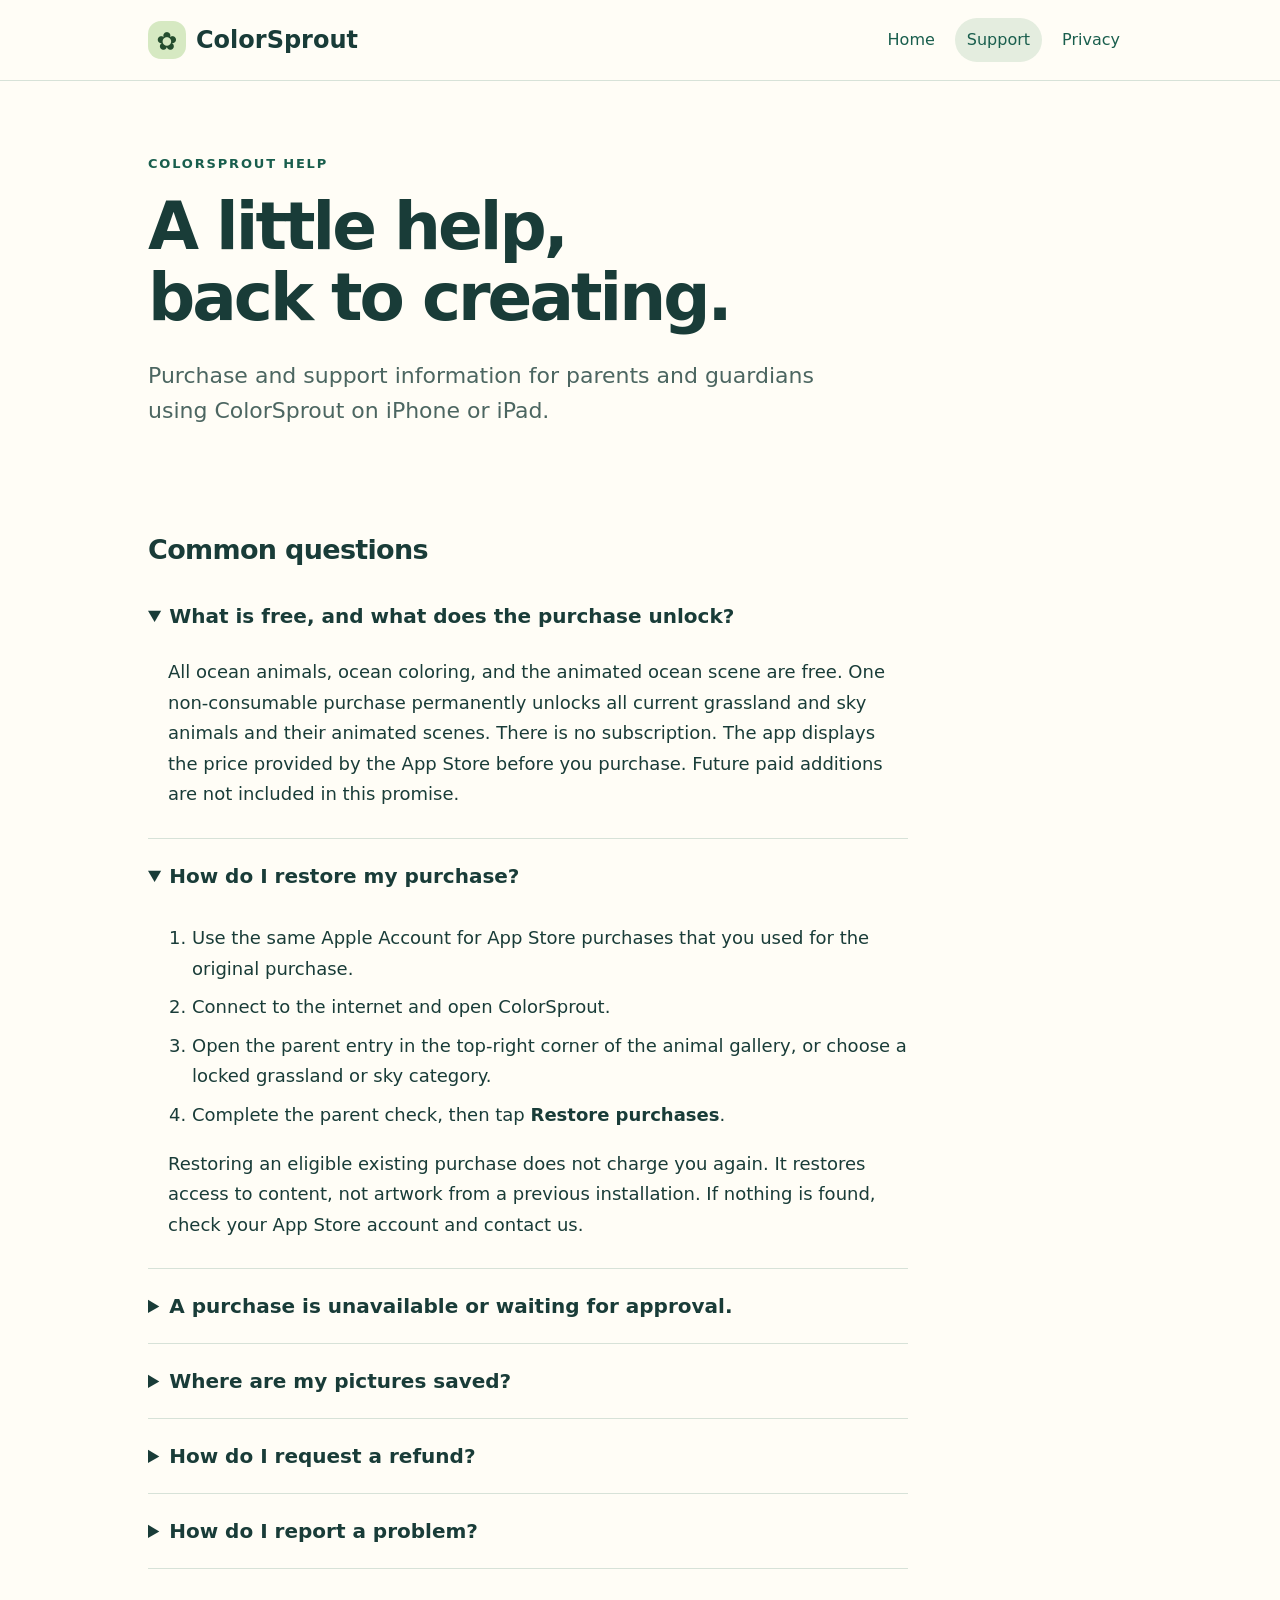
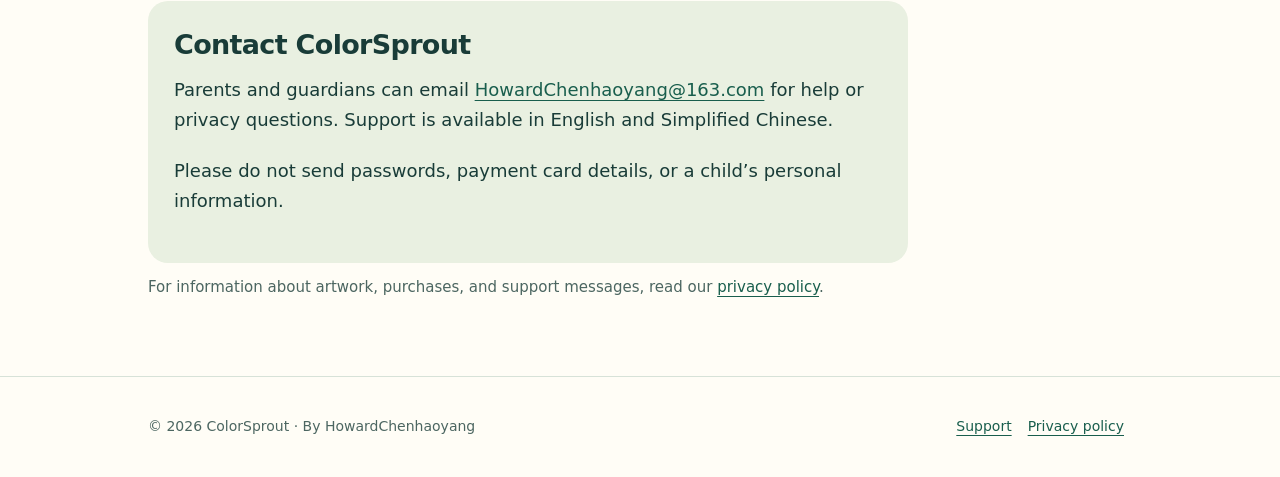
==== support.html @ 2c581616 "Add ColorSprout privacy policy and support website" ====
<!doctype html>
<html lang="en"><head><meta charset="utf-8"><meta name="viewport" content="width=device-width, initial-scale=1"><meta name="description" content="Get help with ColorSprout artwork, purchases, and restoring your grassland and sky unlock."><meta name="theme-color" content="#fffdf6"><title>Support · ColorSprout</title><link rel="stylesheet" href="styles.css"></head>
<body><a class="skip" href="#main">Skip to content</a><header><div class="wrap header-inner"><a class="brand" href="index.html"><span class="mark" aria-hidden="true">✿</span>ColorSprout</a><nav aria-label="Main navigation"><a href="index.html">Home</a><a href="support.html" aria-current="page">Support</a><a href="privacy.html">Privacy</a></nav></div></header><main class="wrap" id="main"><section class="hero"><p class="eyebrow">ColorSprout help</p><h1>A little help,<br>back to creating.</h1><p class="lead">Purchase and support information for parents and guardians using ColorSprout on iPhone or iPad.</p></section><div class="article"><h2>Common questions</h2><details open><summary>What is free, and what does the purchase unlock?</summary><p>All ocean animals, ocean coloring, and the animated ocean scene are free. One non-consumable purchase permanently unlocks all current grassland and sky animals and their animated scenes. There is no subscription. The app displays the price provided by the App Store before you purchase. Future paid additions are not included in this promise.</p></details><details open><summary>How do I restore my purchase?</summary><ol><li>Use the same Apple Account for App Store purchases that you used for the original purchase.</li><li>Connect to the internet and open ColorSprout.</li><li>Open the parent entry in the top-right corner of the animal gallery, or choose a locked grassland or sky category.</li><li>Complete the parent check, then tap <strong>Restore purchases</strong>.</li></ol><p>Restoring an eligible existing purchase does not charge you again. It restores access to content, not artwork from a previous installation. If nothing is found, check your App Store account and contact us.</p></details><details><summary>A purchase is unavailable or waiting for approval.</summary><p>Check your connection and App Store purchase restrictions, then try again from the parent area. A purchase awaiting payment or parental approval will unlock content after confirmation. You can continue using all ocean content while you wait.</p></details><details><summary>Where are my pictures saved?</summary><p>Completed artwork is saved in the app’s storage on your device. ColorSprout does not provide an account or its own cloud synchronization. Apple device backups may include app data depending on your settings.</p><p>Deleting the app removes its local artwork. Offloading the app is different and may retain app data. Restoring a purchase does not recover deleted drawings. Please contact us before reinstalling to troubleshoot a problem.</p></details><details><summary>How do I request a refund?</summary><p>Apple handles App Store payments and refund requests. Visit <a href="https://reportaproblem.apple.com/">Apple’s Report a Problem website</a> using the account that made the purchase. Apple decides refund eligibility. If Apple revokes a purchase, paid content may become locked again; saved artwork is not deleted by that change.</p></details><details><summary>How do I report a problem?</summary><p>Email us with your device model, iOS or iPadOS version, app version, and the steps that led to the problem. A screenshot can help, but remove personal information first. Do not include a child’s name, photograph, or other personal details.</p></details><section class="contact" id="contact"><h2>Contact ColorSprout</h2><p>Parents and guardians can email <a href="mailto:HowardChenhaoyang@163.com">HowardChenhaoyang@163.com</a> for help or privacy questions. Support is available in English and Simplified Chinese.</p><p>Please do not send passwords, payment card details, or a child’s personal information.</p></section><p class="date">For information about artwork, purchases, and support messages, read our <a href="privacy.html">privacy policy</a>.</p></div></main><footer><div class="wrap footer-inner"><p>© 2026 ColorSprout · By HowardChenhaoyang</p><div><a href="support.html">Support</a><a href="privacy.html">Privacy policy</a></div></div></footer></body></html>
---- styles.css ----
:root{color-scheme:light;--ink:#193c38;--muted:#4c6661;--paper:#fffdf6;--green:#195e4d;--line:#d7e2d8}
*{box-sizing:border-box}html{scroll-behavior:smooth}body{margin:0;background:var(--paper);color:var(--ink);font:18px/1.7 ui-sans-serif,system-ui,-apple-system,BlinkMacSystemFont,"Segoe UI",sans-serif}a{color:var(--green);text-underline-offset:4px;overflow-wrap:anywhere}a:hover{text-decoration-thickness:2px}a:focus-visible,summary:focus-visible{outline:3px solid #ae441e;outline-offset:5px;border-radius:4px}.skip{position:absolute;top:-100px;left:16px;padding:12px;background:white;z-index:3}.skip:focus{top:12px}.wrap{max-width:1040px;margin:auto;padding:0 28px}header{border-bottom:1px solid var(--line)}.header-inner{display:flex;align-items:center;justify-content:space-between;gap:20px;padding-top:18px;padding-bottom:18px}.brand{display:inline-flex;align-items:center;gap:10px;color:var(--ink);font-size:24px;font-weight:800;text-decoration:none;min-height:44px}.mark{display:grid;place-items:center;width:38px;height:38px;border-radius:13px;background:#d6e9c2;color:#244d2e;font-size:25px}nav{display:flex;flex-wrap:wrap;gap:8px}nav a{padding:8px 12px;min-height:44px;font-size:16px;text-decoration:none}nav a[aria-current=page]{background:#e4eddf;border-radius:30px}.hero{padding:72px 0 44px;max-width:820px}.eyebrow{text-transform:uppercase;letter-spacing:.14em;font-size:13px;font-weight:750;color:var(--green);margin:0 0 16px}h1{font-size:clamp(36px,7vw,66px);line-height:1.08;letter-spacing:-.045em;margin:0 0 24px;font-weight:800}h2{font-size:27px;line-height:1.3;letter-spacing:-.025em;margin:38px 0 12px}h3{font-size:21px;margin:0 0 10px}.lead{font-size:22px;line-height:1.6;color:var(--muted);max-width:720px}.date{font-size:15px;color:var(--muted)}.intro{background:#e9f0e1;border:1px solid #d8e5cc;border-radius:22px;padding:24px 28px;margin:0 0 32px}.intro p{margin:0}.cards{display:grid;grid-template-columns:1fr 1fr;gap:24px;margin-bottom:48px}.card{border:1px solid var(--line);border-radius:24px;padding:30px;background:#fff}.card:nth-child(2){background:#fff0e4}.card p{color:var(--muted)}.button{display:inline-flex;align-items:center;justify-content:center;min-height:48px;padding:10px 20px;border-radius:32px;background:var(--green);color:white;text-decoration:none;font-weight:650;max-width:100%}.article{max-width:760px;padding-bottom:56px}.article p{margin:12px 0 20px}.article li{margin:8px 0}.article ul,.article ol{padding-left:24px}.contact{padding:26px;background:#e9f0e1;border-radius:20px;margin-top:32px;overflow-wrap:anywhere}.contact h2{margin-top:0}details{border-bottom:1px solid var(--line);padding:8px 0}summary{cursor:pointer;font-size:20px;font-weight:650;min-height:52px;padding:12px 0}details p,details ol{margin-left:20px!important}footer{border-top:1px solid var(--line);padding:28px 0;color:var(--muted);font-size:14px}.footer-inner{display:flex;flex-wrap:wrap;justify-content:space-between;gap:12px}footer a{display:inline-block;min-height:44px;padding:10px 8px}footer p{margin:10px 0}@media(max-width:560px){.wrap{padding:0 20px}.header-inner{align-items:flex-start;flex-direction:column;gap:4px;padding-top:16px;padding-bottom:12px}.hero{padding:44px 0 24px}.cards{grid-template-columns:1fr;gap:16px}.card{padding:24px}.lead{font-size:20px}h2{font-size:24px}.intro{padding:20px}nav a{padding-left:0;padding-right:18px}nav a[aria-current=page]{padding-left:14px}.button{font-size:16px}}@media(prefers-reduced-motion:reduce){html{scroll-behavior:auto}}
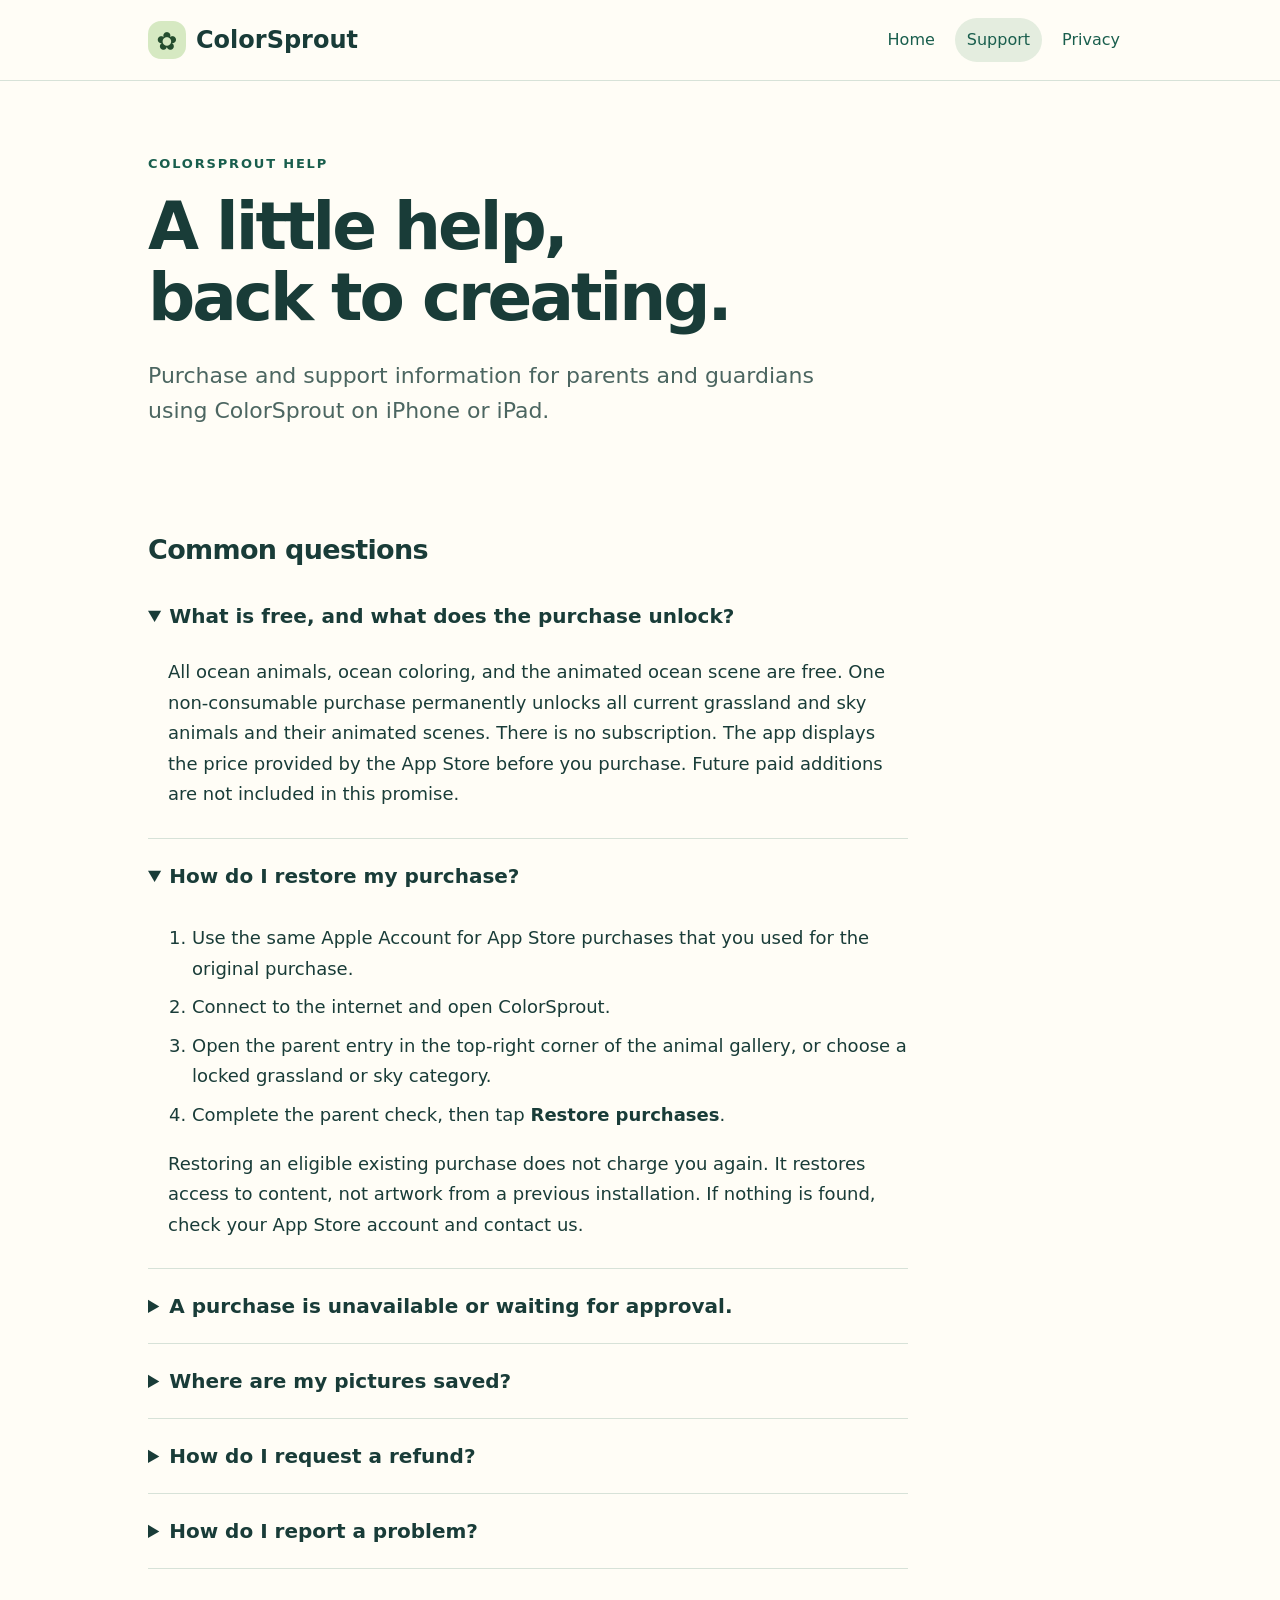
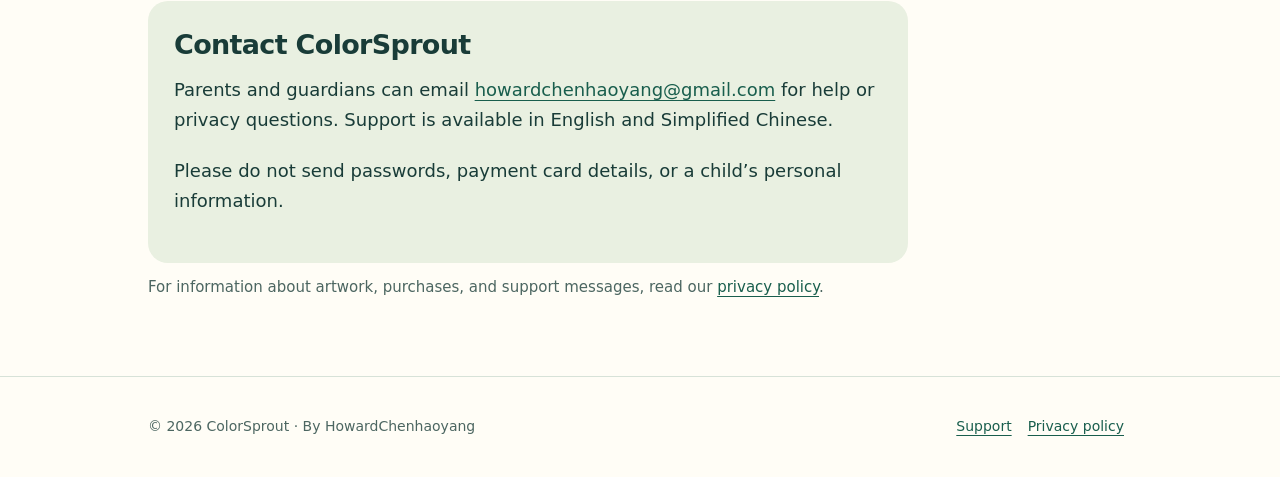
==== commit f52e9b5e: "Update public support and privacy contact email" ====
--- a/support.html
+++ b/support.html
@@ -1,3 +1,3 @@
 <!doctype html>
 <html lang="en"><head><meta charset="utf-8"><meta name="viewport" content="width=device-width, initial-scale=1"><meta name="description" content="Get help with ColorSprout artwork, purchases, and restoring your grassland and sky unlock."><meta name="theme-color" content="#fffdf6"><title>Support · ColorSprout</title><link rel="stylesheet" href="styles.css"></head>
-<body><a class="skip" href="#main">Skip to content</a><header><div class="wrap header-inner"><a class="brand" href="index.html"><span class="mark" aria-hidden="true">✿</span>ColorSprout</a><nav aria-label="Main navigation"><a href="index.html">Home</a><a href="support.html" aria-current="page">Support</a><a href="privacy.html">Privacy</a></nav></div></header><main class="wrap" id="main"><section class="hero"><p class="eyebrow">ColorSprout help</p><h1>A little help,<br>back to creating.</h1><p class="lead">Purchase and support information for parents and guardians using ColorSprout on iPhone or iPad.</p></section><div class="article"><h2>Common questions</h2><details open><summary>What is free, and what does the purchase unlock?</summary><p>All ocean animals, ocean coloring, and the animated ocean scene are free. One non-consumable purchase permanently unlocks all current grassland and sky animals and their animated scenes. There is no subscription. The app displays the price provided by the App Store before you purchase. Future paid additions are not included in this promise.</p></details><details open><summary>How do I restore my purchase?</summary><ol><li>Use the same Apple Account for App Store purchases that you used for the original purchase.</li><li>Connect to the internet and open ColorSprout.</li><li>Open the parent entry in the top-right corner of the animal gallery, or choose a locked grassland or sky category.</li><li>Complete the parent check, then tap <strong>Restore purchases</strong>.</li></ol><p>Restoring an eligible existing purchase does not charge you again. It restores access to content, not artwork from a previous installation. If nothing is found, check your App Store account and contact us.</p></details><details><summary>A purchase is unavailable or waiting for approval.</summary><p>Check your connection and App Store purchase restrictions, then try again from the parent area. A purchase awaiting payment or parental approval will unlock content after confirmation. You can continue using all ocean content while you wait.</p></details><details><summary>Where are my pictures saved?</summary><p>Completed artwork is saved in the app’s storage on your device. ColorSprout does not provide an account or its own cloud synchronization. Apple device backups may include app data depending on your settings.</p><p>Deleting the app removes its local artwork. Offloading the app is different and may retain app data. Restoring a purchase does not recover deleted drawings. Please contact us before reinstalling to troubleshoot a problem.</p></details><details><summary>How do I request a refund?</summary><p>Apple handles App Store payments and refund requests. Visit <a href="https://reportaproblem.apple.com/">Apple’s Report a Problem website</a> using the account that made the purchase. Apple decides refund eligibility. If Apple revokes a purchase, paid content may become locked again; saved artwork is not deleted by that change.</p></details><details><summary>How do I report a problem?</summary><p>Email us with your device model, iOS or iPadOS version, app version, and the steps that led to the problem. A screenshot can help, but remove personal information first. Do not include a child’s name, photograph, or other personal details.</p></details><section class="contact" id="contact"><h2>Contact ColorSprout</h2><p>Parents and guardians can email <a href="mailto:HowardChenhaoyang@163.com">HowardChenhaoyang@163.com</a> for help or privacy questions. Support is available in English and Simplified Chinese.</p><p>Please do not send passwords, payment card details, or a child’s personal information.</p></section><p class="date">For information about artwork, purchases, and support messages, read our <a href="privacy.html">privacy policy</a>.</p></div></main><footer><div class="wrap footer-inner"><p>© 2026 ColorSprout · By HowardChenhaoyang</p><div><a href="support.html">Support</a><a href="privacy.html">Privacy policy</a></div></div></footer></body></html>
+<body><a class="skip" href="#main">Skip to content</a><header><div class="wrap header-inner"><a class="brand" href="index.html"><span class="mark" aria-hidden="true">✿</span>ColorSprout</a><nav aria-label="Main navigation"><a href="index.html">Home</a><a href="support.html" aria-current="page">Support</a><a href="privacy.html">Privacy</a></nav></div></header><main class="wrap" id="main"><section class="hero"><p class="eyebrow">ColorSprout help</p><h1>A little help,<br>back to creating.</h1><p class="lead">Purchase and support information for parents and guardians using ColorSprout on iPhone or iPad.</p></section><div class="article"><h2>Common questions</h2><details open><summary>What is free, and what does the purchase unlock?</summary><p>All ocean animals, ocean coloring, and the animated ocean scene are free. One non-consumable purchase permanently unlocks all current grassland and sky animals and their animated scenes. There is no subscription. The app displays the price provided by the App Store before you purchase. Future paid additions are not included in this promise.</p></details><details open><summary>How do I restore my purchase?</summary><ol><li>Use the same Apple Account for App Store purchases that you used for the original purchase.</li><li>Connect to the internet and open ColorSprout.</li><li>Open the parent entry in the top-right corner of the animal gallery, or choose a locked grassland or sky category.</li><li>Complete the parent check, then tap <strong>Restore purchases</strong>.</li></ol><p>Restoring an eligible existing purchase does not charge you again. It restores access to content, not artwork from a previous installation. If nothing is found, check your App Store account and contact us.</p></details><details><summary>A purchase is unavailable or waiting for approval.</summary><p>Check your connection and App Store purchase restrictions, then try again from the parent area. A purchase awaiting payment or parental approval will unlock content after confirmation. You can continue using all ocean content while you wait.</p></details><details><summary>Where are my pictures saved?</summary><p>Completed artwork is saved in the app’s storage on your device. ColorSprout does not provide an account or its own cloud synchronization. Apple device backups may include app data depending on your settings.</p><p>Deleting the app removes its local artwork. Offloading the app is different and may retain app data. Restoring a purchase does not recover deleted drawings. Please contact us before reinstalling to troubleshoot a problem.</p></details><details><summary>How do I request a refund?</summary><p>Apple handles App Store payments and refund requests. Visit <a href="https://reportaproblem.apple.com/">Apple’s Report a Problem website</a> using the account that made the purchase. Apple decides refund eligibility. If Apple revokes a purchase, paid content may become locked again; saved artwork is not deleted by that change.</p></details><details><summary>How do I report a problem?</summary><p>Email us with your device model, iOS or iPadOS version, app version, and the steps that led to the problem. A screenshot can help, but remove personal information first. Do not include a child’s name, photograph, or other personal details.</p></details><section class="contact" id="contact"><h2>Contact ColorSprout</h2><p>Parents and guardians can email <a href="mailto:howardchenhaoyang@gmail.com">howardchenhaoyang@gmail.com</a> for help or privacy questions. Support is available in English and Simplified Chinese.</p><p>Please do not send passwords, payment card details, or a child’s personal information.</p></section><p class="date">For information about artwork, purchases, and support messages, read our <a href="privacy.html">privacy policy</a>.</p></div></main><footer><div class="wrap footer-inner"><p>© 2026 ColorSprout · By HowardChenhaoyang</p><div><a href="support.html">Support</a><a href="privacy.html">Privacy policy</a></div></div></footer></body></html>
